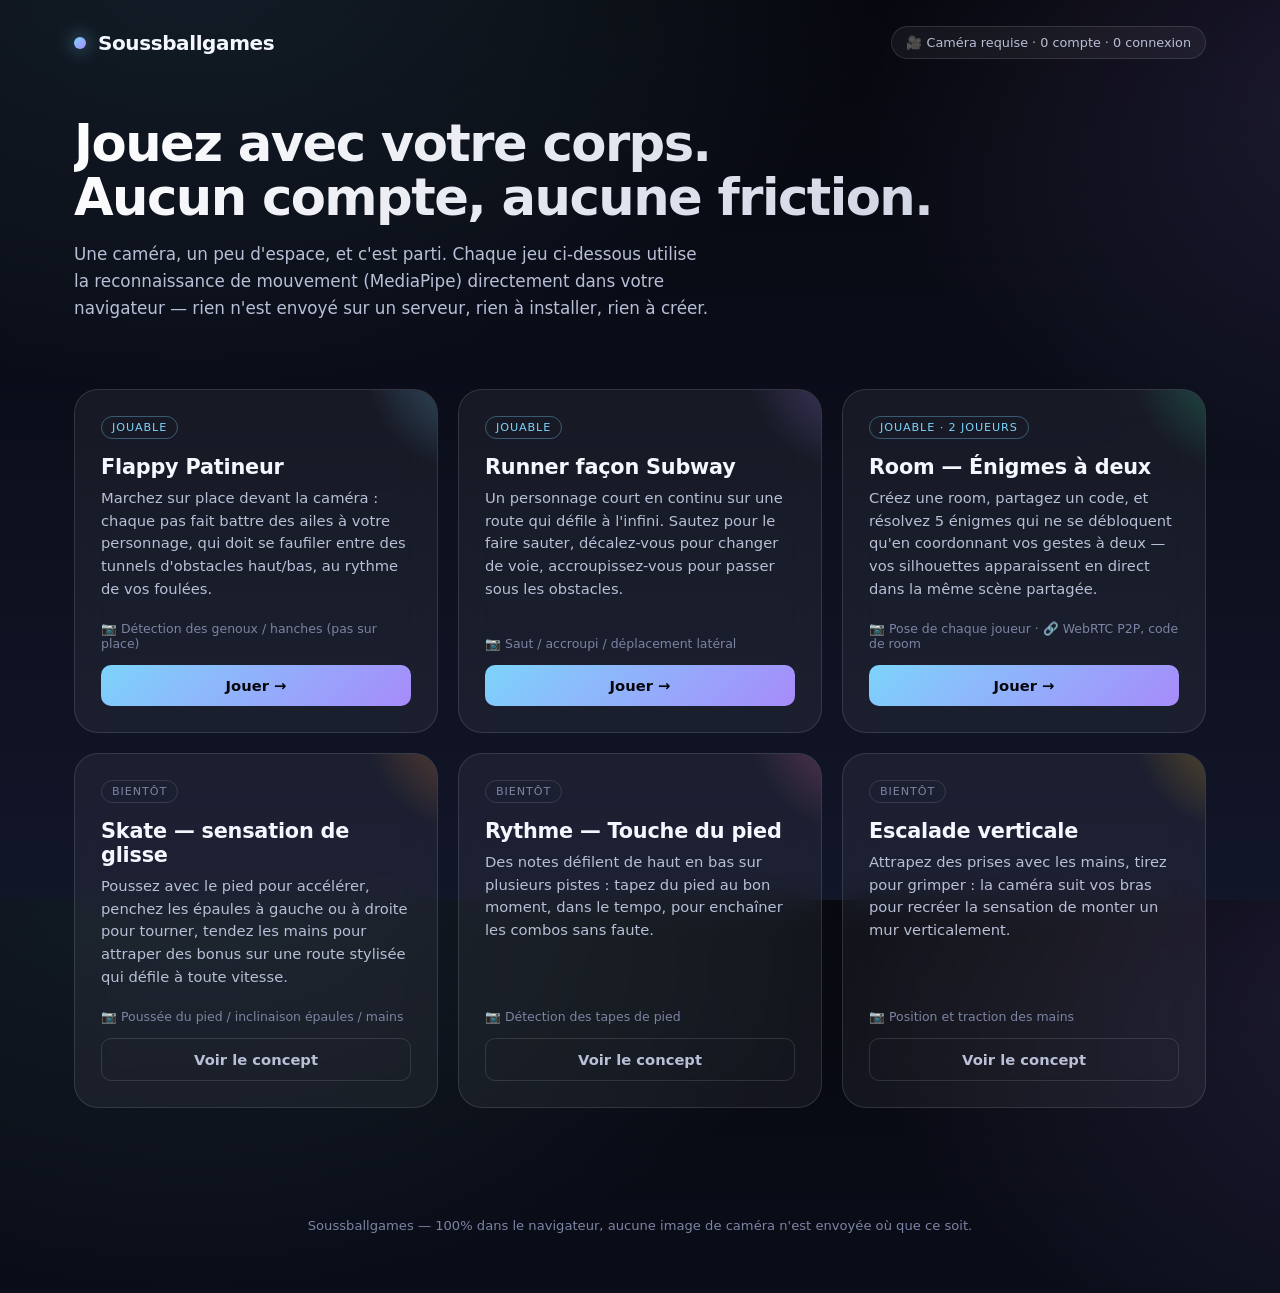
==== index.html @ 62fcfe60 "Jeu 3 — Room multijoueur à 2 joueurs, 5 énigmes coopératives (WebRTC P2P) - PeerRoom : connexion pai" ====
<!doctype html>
<html lang="fr">
<head>
<meta charset="utf-8" />
<meta name="viewport" content="width=device-width, initial-scale=1" />
<title>Soussballgames — jeux caméra, sans compte</title>
<meta name="description" content="Des jeux entièrement gratuits, sans connexion ni création de compte, joués avec votre corps grâce à la reconnaissance de mouvement." />
<link rel="icon" href="data:image/svg+xml,<svg xmlns=%22http://www.w3.org/2000/svg%22 viewBox=%220 0 100 100%22><text y=%22.9em%22 font-size=%2290%22>%F0%9F%8E%AE</text></svg>" />
<link rel="stylesheet" href="assets/css/main.css" />
</head>
<body>
  <div class="wrap">
    <header class="topbar">
      <div class="brand"><span class="dot"></span> Soussballgames</div>
      <div class="pill">🎥 Caméra requise · 0 compte · 0 connexion</div>
    </header>

    <section class="hero">
      <h1>Jouez avec votre corps.<br />Aucun compte, aucune friction.</h1>
      <p>
        Une caméra, un peu d'espace, et c'est parti. Chaque jeu ci-dessous utilise la
        reconnaissance de mouvement (MediaPipe) directement dans votre navigateur —
        rien n'est envoyé sur un serveur, rien à installer, rien à créer.
      </p>
    </section>

    <main class="grid">
      <article class="card" style="--card-glow:#7dd3fc">
        <span class="tag">Jouable</span>
        <h3>Flappy Patineur</h3>
        <p>
          Marchez sur place devant la caméra : chaque pas fait battre des ailes à
          votre personnage, qui doit se faufiler entre des tunnels d'obstacles
          haut/bas, au rythme de vos foulées.
        </p>
        <div class="cam-req">📷 Détection des genoux / hanches (pas sur place)</div>
        <a class="btn btn-primary" href="games/flappy/index.html">Jouer →</a>
      </article>

      <article class="card" style="--card-glow:#a78bfa">
        <span class="tag">Jouable</span>
        <h3>Runner façon Subway</h3>
        <p>
          Un personnage court en continu sur une route qui défile à l'infini.
          Sautez pour le faire sauter, décalez-vous pour changer de voie,
          accroupissez-vous pour passer sous les obstacles.
        </p>
        <div class="cam-req">📷 Saut / accroupi / déplacement latéral</div>
        <a class="btn btn-primary" href="games/subway/index.html">Jouer →</a>
      </article>

      <article class="card" style="--card-glow:#34d399">
        <span class="tag">Jouable · 2 joueurs</span>
        <h3>Room — Énigmes à deux</h3>
        <p>
          Créez une room, partagez un code, et résolvez 5 énigmes qui ne se
          débloquent qu'en coordonnant vos gestes à deux — vos silhouettes
          apparaissent en direct dans la même scène partagée.
        </p>
        <div class="cam-req">📷 Pose de chaque joueur · 🔗 WebRTC P2P, code de room</div>
        <a class="btn btn-primary" href="games/rooms/index.html">Jouer →</a>
      </article>

      <article class="card soon" style="--card-glow:#fb923c">
        <span class="tag">Bientôt</span>
        <h3>Skate — sensation de glisse</h3>
        <p>
          Poussez avec le pied pour accélérer, penchez les épaules à gauche ou à
          droite pour tourner, tendez les mains pour attraper des bonus sur une
          route stylisée qui défile à toute vitesse.
        </p>
        <div class="cam-req">📷 Poussée du pied / inclinaison épaules / mains</div>
        <a class="btn btn-ghost" href="games/skate/index.html">Voir le concept</a>
      </article>

      <article class="card soon" style="--card-glow:#f472b6">
        <span class="tag">Bientôt</span>
        <h3>Rythme — Touche du pied</h3>
        <p>
          Des notes défilent de haut en bas sur plusieurs pistes : tapez du pied
          au bon moment, dans le tempo, pour enchaîner les combos sans faute.
        </p>
        <div class="cam-req">📷 Détection des tapes de pied</div>
        <a class="btn btn-ghost" href="games/rhythm/index.html">Voir le concept</a>
      </article>

      <article class="card soon" style="--card-glow:#fbbf24">
        <span class="tag">Bientôt</span>
        <h3>Escalade verticale</h3>
        <p>
          Attrapez des prises avec les mains, tirez pour grimper : la caméra suit
          vos bras pour recréer la sensation de monter un mur verticalement.
        </p>
        <div class="cam-req">📷 Position et traction des mains</div>
        <a class="btn btn-ghost" href="games/climb/index.html">Voir le concept</a>
      </article>
    </main>

    <footer class="footer">
      Soussballgames — 100% dans le navigateur, aucune image de caméra n'est envoyée où que ce soit.
    </footer>
  </div>
</body>
</html>
---- assets/css/main.css ----
/* ============================================================
   Soussballgames — design system partagé
   Style: sombre, épuré, moderne, glassmorphism, sans compte.
   ============================================================ */

:root {
  --bg-0: #06070d;
  --bg-1: #0b0e1a;
  --bg-2: #121629;
  --accent: #7dd3fc;
  --accent-2: #a78bfa;
  --accent-3: #34d399;
  --accent-warn: #fb923c;
  --danger: #fb7185;
  --text-0: #f5f7ff;
  --text-1: #b8bfd6;
  --text-2: #7c84a3;
  --glass-bg: rgba(255, 255, 255, 0.05);
  --glass-border: rgba(255, 255, 255, 0.12);
  --radius-lg: 24px;
  --radius-md: 16px;
  --radius-sm: 10px;
  --shadow-soft: 0 20px 60px rgba(0, 0, 0, 0.45);
  --font: "Inter", "Segoe UI", system-ui, -apple-system, sans-serif;
}

* { box-sizing: border-box; }

html, body {
  margin: 0;
  padding: 0;
  height: 100%;
}

body {
  font-family: var(--font);
  color: var(--text-0);
  background:
    radial-gradient(1200px 800px at 15% -10%, rgba(125, 211, 252, 0.12), transparent 60%),
    radial-gradient(1000px 700px at 110% 10%, rgba(167, 139, 250, 0.14), transparent 55%),
    linear-gradient(180deg, var(--bg-0), var(--bg-1) 45%, var(--bg-2));
  min-height: 100vh;
  -webkit-font-smoothing: antialiased;
}

a { color: inherit; text-decoration: none; }

.wrap {
  max-width: 1180px;
  margin: 0 auto;
  padding: 0 24px;
}

/* ---------- Top bar ---------- */
.topbar {
  display: flex;
  align-items: center;
  justify-content: space-between;
  padding: 26px 0 10px;
}

.brand {
  display: flex;
  align-items: center;
  gap: 12px;
  font-weight: 700;
  font-size: 1.25rem;
  letter-spacing: -0.02em;
}

.brand .dot {
  width: 12px;
  height: 12px;
  border-radius: 50%;
  background: linear-gradient(135deg, var(--accent), var(--accent-2));
  box-shadow: 0 0 18px rgba(125, 211, 252, 0.7);
}

.pill {
  display: inline-flex;
  align-items: center;
  gap: 8px;
  padding: 8px 14px;
  border-radius: 999px;
  background: var(--glass-bg);
  border: 1px solid var(--glass-border);
  font-size: 0.8rem;
  color: var(--text-1);
  backdrop-filter: blur(14px);
}

/* ---------- Hero ---------- */
.hero {
  padding: 48px 0 20px;
}

.hero h1 {
  font-size: clamp(2rem, 5vw, 3.2rem);
  line-height: 1.05;
  letter-spacing: -0.03em;
  margin: 0 0 14px;
  background: linear-gradient(135deg, #fff, var(--text-1) 120%);
  -webkit-background-clip: text;
  background-clip: text;
  color: transparent;
}

.hero p {
  color: var(--text-1);
  font-size: 1.05rem;
  max-width: 640px;
  line-height: 1.6;
}

/* ---------- Game grid / cards ---------- */
.grid {
  display: grid;
  grid-template-columns: repeat(auto-fill, minmax(280px, 1fr));
  gap: 20px;
  padding: 30px 0 80px;
}

.card {
  position: relative;
  border-radius: var(--radius-lg);
  background: var(--glass-bg);
  border: 1px solid var(--glass-border);
  backdrop-filter: blur(18px);
  padding: 26px;
  overflow: hidden;
  transition: transform 0.35s ease, border-color 0.35s ease, box-shadow 0.35s ease;
  display: flex;
  flex-direction: column;
  min-height: 240px;
}

.card::before {
  content: "";
  position: absolute;
  inset: -40% -40% auto auto;
  width: 220px;
  height: 220px;
  background: radial-gradient(circle, var(--card-glow, var(--accent)) 0%, transparent 70%);
  opacity: 0.35;
  pointer-events: none;
}

.card:hover {
  transform: translateY(-4px);
  border-color: rgba(255, 255, 255, 0.24);
  box-shadow: var(--shadow-soft);
}

.card .tag {
  align-self: flex-start;
  font-size: 0.7rem;
  text-transform: uppercase;
  letter-spacing: 0.08em;
  color: var(--accent);
  border: 1px solid rgba(125, 211, 252, 0.35);
  padding: 4px 10px;
  border-radius: 999px;
  margin-bottom: 16px;
}

.card.soon .tag {
  color: var(--text-2);
  border-color: var(--glass-border);
}

.card h3 {
  font-size: 1.3rem;
  margin: 0 0 8px;
  letter-spacing: -0.01em;
}

.card p {
  color: var(--text-1);
  font-size: 0.92rem;
  line-height: 1.55;
  margin: 0 0 20px;
  flex-grow: 1;
}

.card .cam-req {
  display: flex;
  align-items: center;
  gap: 8px;
  font-size: 0.78rem;
  color: var(--text-2);
  margin-bottom: 14px;
}

.btn {
  display: inline-flex;
  align-items: center;
  justify-content: center;
  gap: 8px;
  padding: 12px 20px;
  border-radius: var(--radius-sm);
  border: none;
  font-weight: 600;
  font-size: 0.92rem;
  cursor: pointer;
  transition: transform 0.2s ease, filter 0.2s ease;
}

.btn:active { transform: scale(0.97); }

.btn-primary {
  background: linear-gradient(135deg, var(--accent), var(--accent-2));
  color: #06070d;
}

.btn-primary:hover { filter: brightness(1.08); }

.btn-ghost {
  background: transparent;
  border: 1px solid var(--glass-border);
  color: var(--text-1);
}

.btn-ghost:hover { border-color: rgba(255,255,255,0.35); color: var(--text-0); }

.btn[disabled] {
  opacity: 0.45;
  cursor: not-allowed;
}

/* ---------- Footer ---------- */
.footer {
  padding: 30px 0 60px;
  color: var(--text-2);
  font-size: 0.82rem;
  text-align: center;
}

/* ---------- Game shell (used by every game page) ---------- */
.game-shell {
  min-height: 100vh;
  display: flex;
  flex-direction: column;
}

.game-header {
  display: flex;
  align-items: center;
  justify-content: space-between;
  padding: 18px 24px;
}

.game-header .back {
  display: flex;
  align-items: center;
  gap: 8px;
  color: var(--text-1);
  font-size: 0.9rem;
}

.game-header .score {
  font-variant-numeric: tabular-nums;
  font-weight: 700;
  font-size: 1.1rem;
}

.stage {
  position: relative;
  flex: 1;
  margin: 0 auto 24px;
  width: min(920px, 96vw);
  aspect-ratio: 4 / 5;
  border-radius: var(--radius-lg);
  overflow: hidden;
  border: 1px solid var(--glass-border);
  background: linear-gradient(180deg, #0c1024, #05060c 90%);
  box-shadow: var(--shadow-soft);
}

.stage canvas {
  position: absolute;
  inset: 0;
  width: 100%;
  height: 100%;
  display: block;
}

.cam-preview {
  position: absolute;
  right: 12px;
  bottom: 12px;
  width: 132px;
  height: 99px;
  border-radius: 12px;
  overflow: hidden;
  border: 1px solid var(--glass-border);
  background: #000;
  opacity: 0.9;
  z-index: 5;
}

.cam-preview video, .cam-preview canvas {
  width: 100%;
  height: 100%;
  object-fit: cover;
  transform: scaleX(-1);
}

.overlay {
  position: absolute;
  inset: 0;
  display: flex;
  flex-direction: column;
  align-items: center;
  justify-content: center;
  gap: 18px;
  text-align: center;
  padding: 30px;
  background: rgba(6, 7, 13, 0.72);
  backdrop-filter: blur(6px);
  z-index: 10;
}

.overlay h2 {
  font-size: 1.6rem;
  margin: 0;
  letter-spacing: -0.02em;
}

.overlay p {
  color: var(--text-1);
  max-width: 440px;
  line-height: 1.6;
  margin: 0;
  font-size: 0.94rem;
}

.overlay .btn-row {
  display: flex;
  gap: 12px;
  flex-wrap: wrap;
  justify-content: center;
}

.hint-row {
  display: flex;
  gap: 8px;
  flex-wrap: wrap;
  justify-content: center;
}

.hint-chip {
  font-size: 0.76rem;
  color: var(--text-2);
  border: 1px solid var(--glass-border);
  padding: 5px 10px;
  border-radius: 999px;
}

.status-line {
  font-size: 0.82rem;
  color: var(--text-2);
  display: flex;
  align-items: center;
  gap: 8px;
}

.status-dot {
  width: 8px;
  height: 8px;
  border-radius: 50%;
  background: var(--danger);
  box-shadow: 0 0 8px var(--danger);
}

.status-dot.ok {
  background: var(--accent-3);
  box-shadow: 0 0 8px var(--accent-3);
}

.center-col {
  max-width: 720px;
  margin: 0 auto;
  padding: 60px 24px 100px;
  text-align: center;
}

.center-col h1 {
  font-size: clamp(1.8rem, 4vw, 2.6rem);
  letter-spacing: -0.02em;
  margin-bottom: 14px;
}

.center-col p {
  color: var(--text-1);
  line-height: 1.6;
}

.mechanic-list {
  text-align: left;
  display: grid;
  gap: 12px;
  margin: 30px 0;
}

.mechanic-list li {
  list-style: none;
  background: var(--glass-bg);
  border: 1px solid var(--glass-border);
  border-radius: var(--radius-sm);
  padding: 14px 18px;
  color: var(--text-1);
  font-size: 0.92rem;
}

.mechanic-list b { color: var(--text-0); }

/* ---------- Formulaires room / lobby ---------- */
.field {
  display: flex;
  gap: 10px;
  align-items: center;
  justify-content: center;
  flex-wrap: wrap;
}

.field input[type="text"] {
  background: rgba(255,255,255,0.06);
  border: 1px solid var(--glass-border);
  color: var(--text-0);
  font-family: var(--font);
  font-size: 1.1rem;
  letter-spacing: 0.08em;
  text-transform: uppercase;
  text-align: center;
  padding: 12px 16px;
  border-radius: var(--radius-sm);
  width: 160px;
}

.field input[type="text"]:focus {
  outline: none;
  border-color: var(--accent);
}

.code-display {
  font-size: 2rem;
  font-weight: 700;
  letter-spacing: 0.12em;
  padding: 14px 26px;
  border-radius: var(--radius-sm);
  background: var(--glass-bg);
  border: 1px solid var(--glass-border);
  color: var(--accent);
}

.divider {
  display: flex;
  align-items: center;
  gap: 12px;
  color: var(--text-2);
  font-size: 0.8rem;
  width: 100%;
  max-width: 360px;
}

.divider::before, .divider::after {
  content: "";
  flex: 1;
  height: 1px;
  background: var(--glass-border);
}

.progress-track {
  width: 100%;
  max-width: 420px;
  height: 10px;
  border-radius: 999px;
  background: rgba(255,255,255,0.08);
  overflow: hidden;
  margin: 6px 0;
}

.progress-fill {
  height: 100%;
  border-radius: 999px;
  background: linear-gradient(90deg, var(--accent), var(--accent-2));
  width: 0%;
  transition: width 0.15s linear;
}

.level-pill {
  display: flex;
  gap: 6px;
}

.level-pill span {
  width: 10px;
  height: 10px;
  border-radius: 50%;
  background: rgba(255,255,255,0.15);
}

.level-pill span.done { background: var(--accent-3); }
.level-pill span.active { background: var(--accent); box-shadow: 0 0 8px var(--accent); }
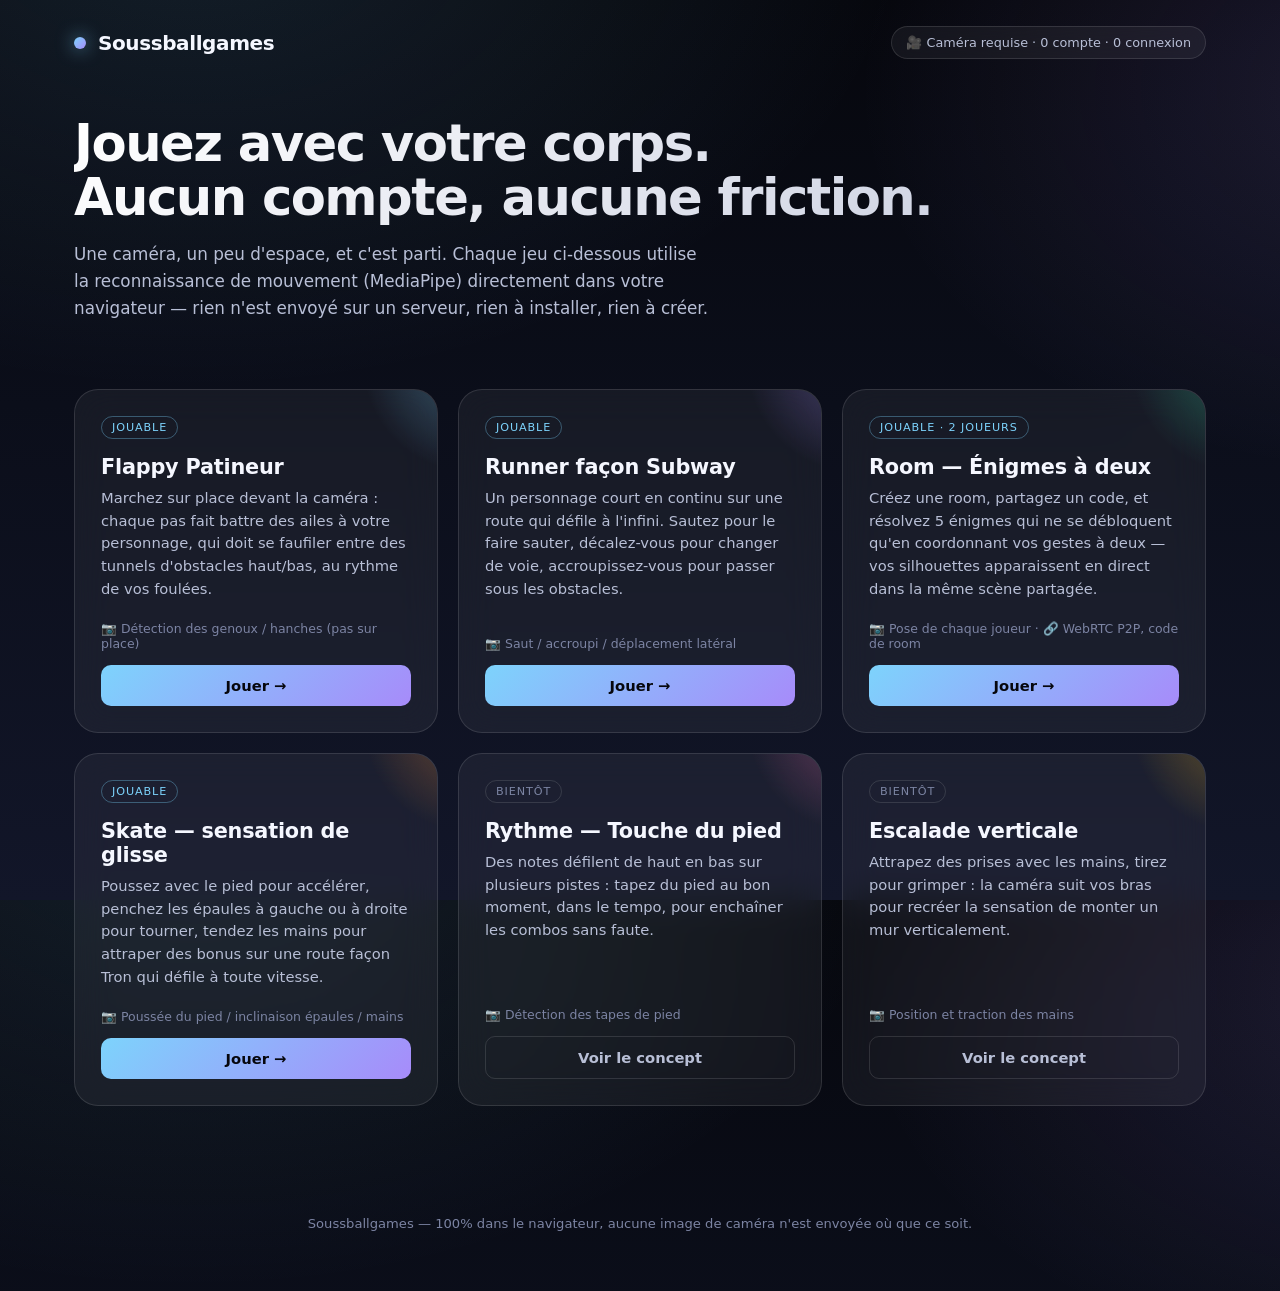
==== commit 8b8cd3fe: "Jeu 4 — Skate façon Tron jouable à la caméra - Poussée détectée par levée alterné des genoux : accél" ====
--- a/index.html
+++ b/index.html
@@ -61,16 +61,16 @@
         <a class="btn btn-primary" href="games/rooms/index.html">Jouer →</a>
       </article>
 
-      <article class="card soon" style="--card-glow:#fb923c">
-        <span class="tag">Bientôt</span>
+      <article class="card" style="--card-glow:#fb923c">
+        <span class="tag">Jouable</span>
         <h3>Skate — sensation de glisse</h3>
         <p>
           Poussez avec le pied pour accélérer, penchez les épaules à gauche ou à
           droite pour tourner, tendez les mains pour attraper des bonus sur une
-          route stylisée qui défile à toute vitesse.
+          route façon Tron qui défile à toute vitesse.
         </p>
         <div class="cam-req">📷 Poussée du pied / inclinaison épaules / mains</div>
-        <a class="btn btn-ghost" href="games/skate/index.html">Voir le concept</a>
+        <a class="btn btn-primary" href="games/skate/index.html">Jouer →</a>
       </article>
 
       <article class="card soon" style="--card-glow:#f472b6">
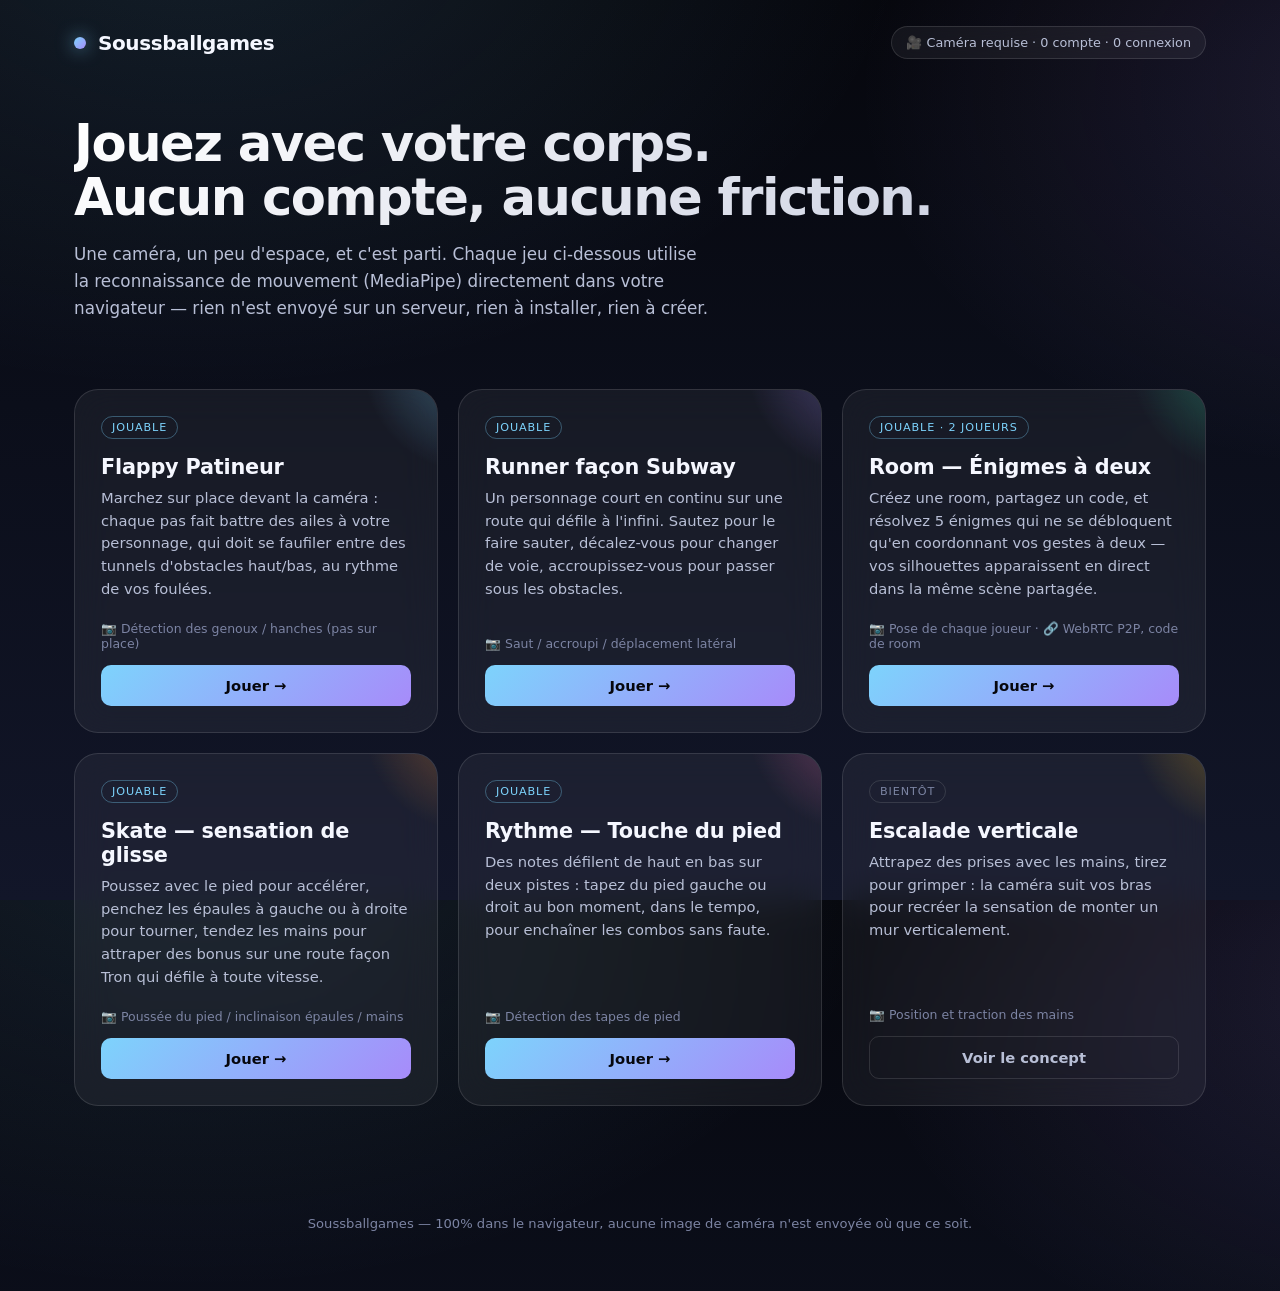
==== commit bfc71a1c: "Jeu 5 — Rythme (notes touchées au pied) jouable à la caméra - Deux pistes (pied gauche / pied droit)" ====
--- a/index.html
+++ b/index.html
@@ -73,15 +73,16 @@
         <a class="btn btn-primary" href="games/skate/index.html">Jouer →</a>
       </article>
 
-      <article class="card soon" style="--card-glow:#f472b6">
-        <span class="tag">Bientôt</span>
+      <article class="card" style="--card-glow:#f472b6">
+        <span class="tag">Jouable</span>
         <h3>Rythme — Touche du pied</h3>
         <p>
-          Des notes défilent de haut en bas sur plusieurs pistes : tapez du pied
-          au bon moment, dans le tempo, pour enchaîner les combos sans faute.
+          Des notes défilent de haut en bas sur deux pistes : tapez du pied
+          gauche ou droit au bon moment, dans le tempo, pour enchaîner les
+          combos sans faute.
         </p>
         <div class="cam-req">📷 Détection des tapes de pied</div>
-        <a class="btn btn-ghost" href="games/rhythm/index.html">Voir le concept</a>
+        <a class="btn btn-primary" href="games/rhythm/index.html">Jouer →</a>
       </article>
 
       <article class="card soon" style="--card-glow:#fbbf24">
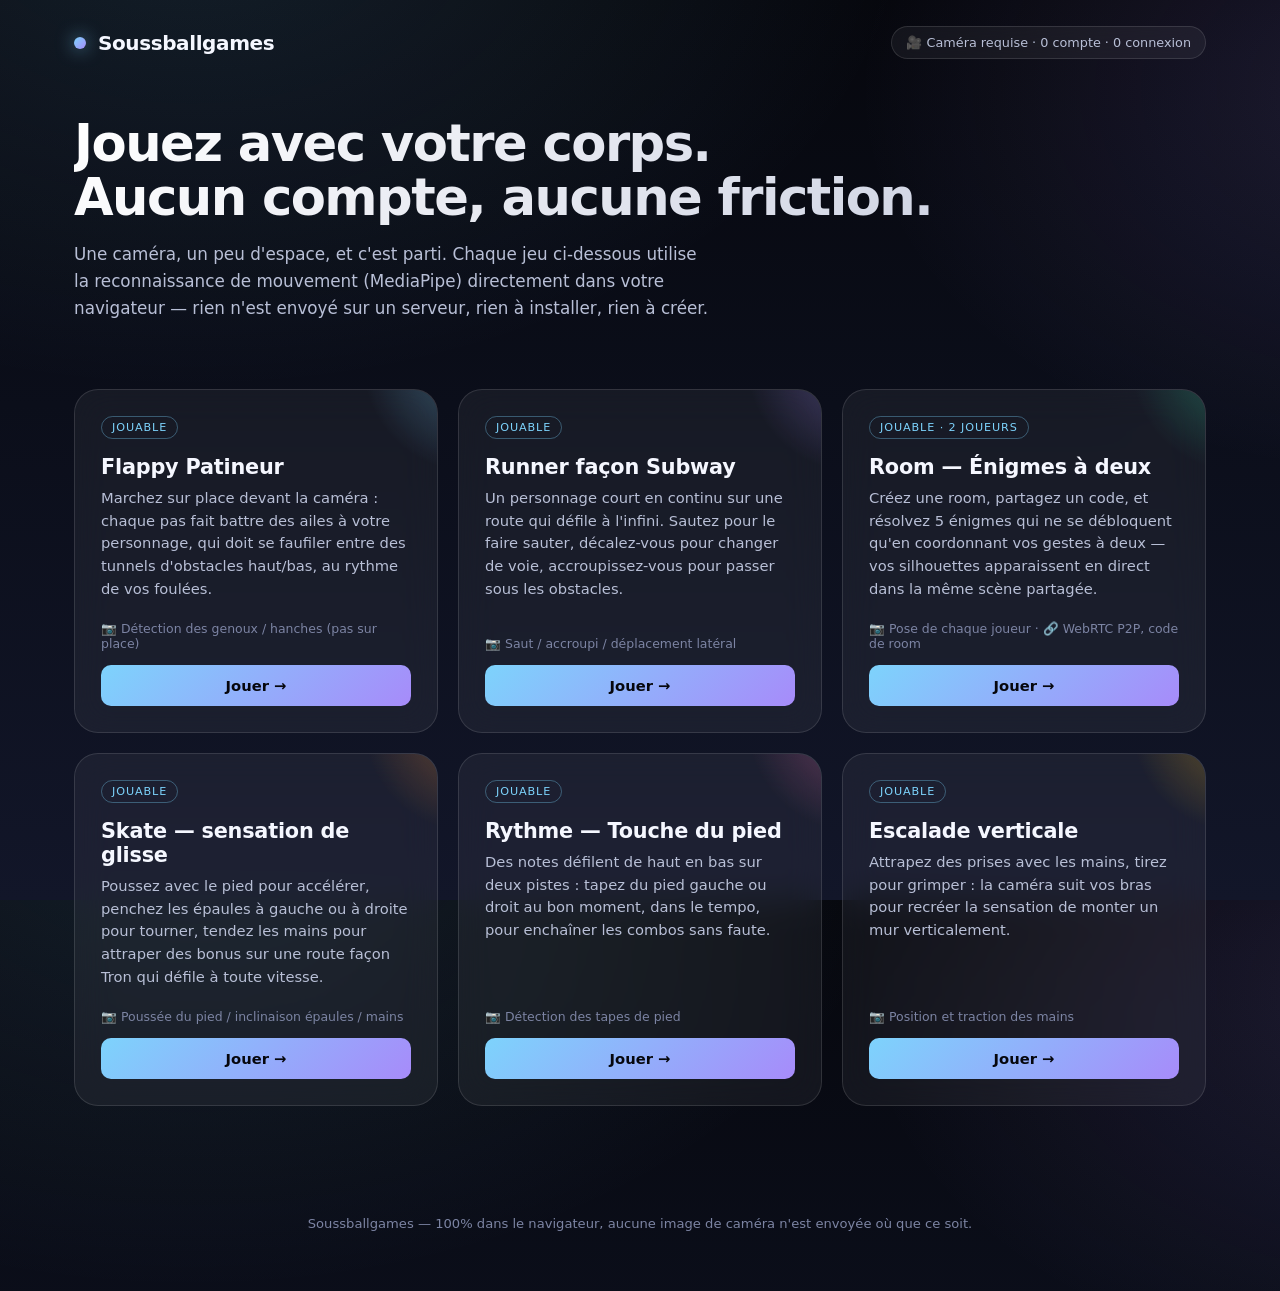
==== commit 441430f9: "Jeu 6 — Escalade verticale jouable à la caméra - La main (poignet) sert directement de curseur de pr" ====
--- a/index.html
+++ b/index.html
@@ -85,15 +85,15 @@
         <a class="btn btn-primary" href="games/rhythm/index.html">Jouer →</a>
       </article>
 
-      <article class="card soon" style="--card-glow:#fbbf24">
-        <span class="tag">Bientôt</span>
+      <article class="card" style="--card-glow:#fbbf24">
+        <span class="tag">Jouable</span>
         <h3>Escalade verticale</h3>
         <p>
           Attrapez des prises avec les mains, tirez pour grimper : la caméra suit
           vos bras pour recréer la sensation de monter un mur verticalement.
         </p>
         <div class="cam-req">📷 Position et traction des mains</div>
-        <a class="btn btn-ghost" href="games/climb/index.html">Voir le concept</a>
+        <a class="btn btn-primary" href="games/climb/index.html">Jouer →</a>
       </article>
     </main>
 
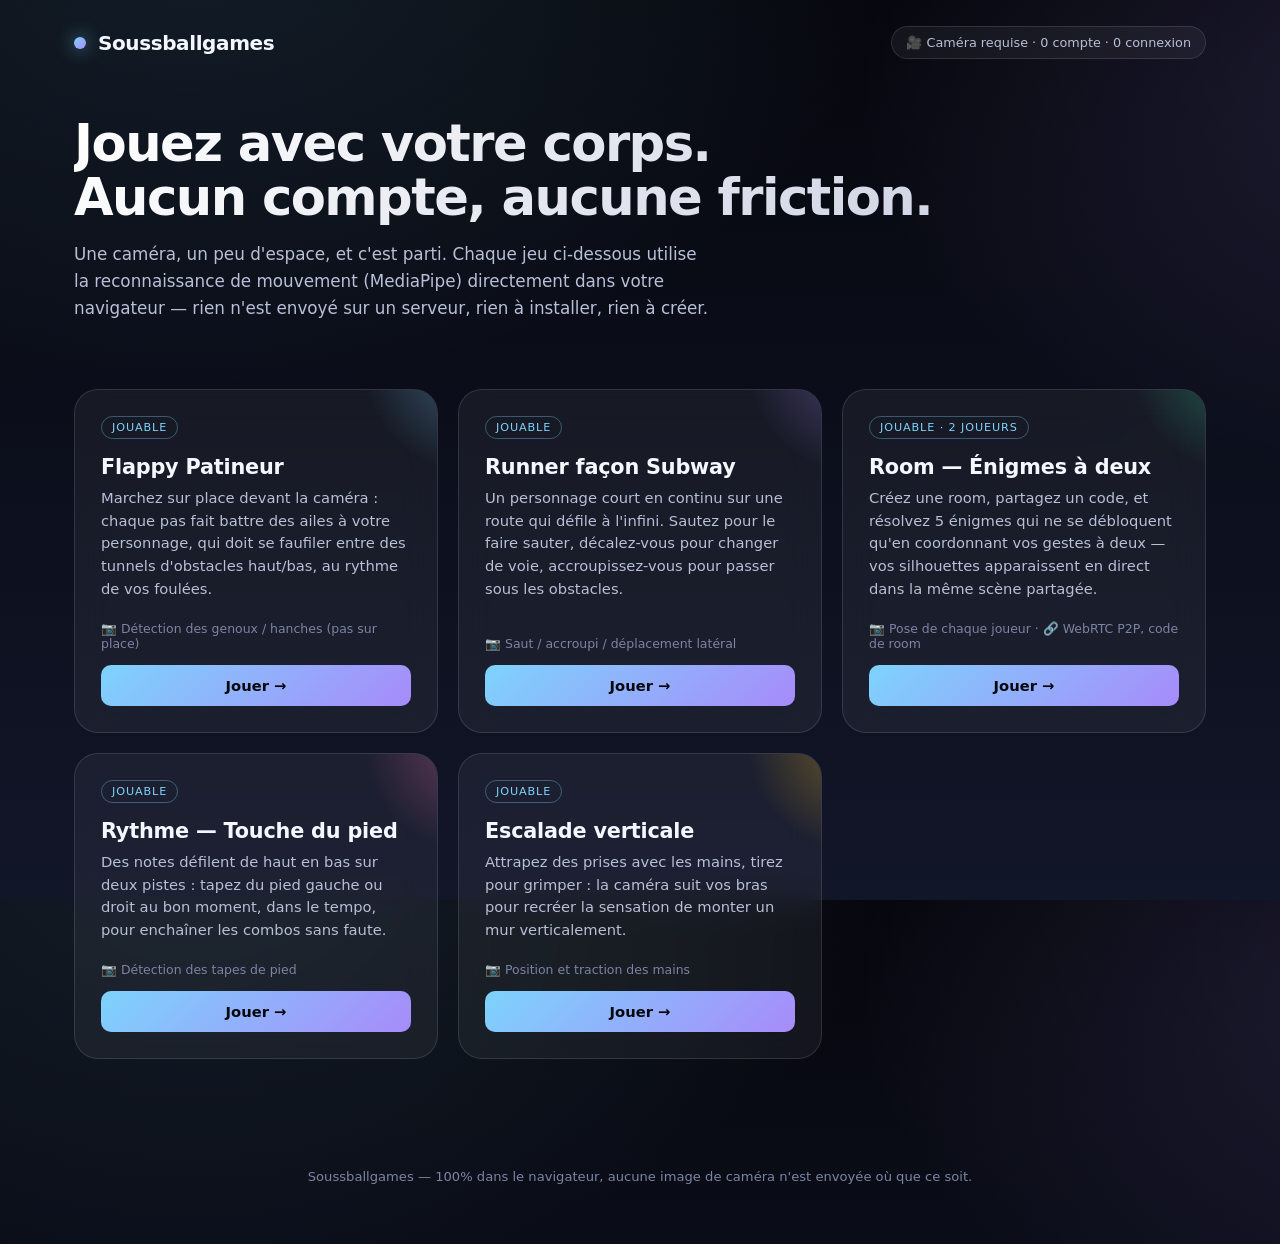
==== commit 11cd3403: "Supprime le jeu Skate (redondant avec le Runner) Retire games/skate/, sa carte sur l'accueil, et les" ====
--- a/index.html
+++ b/index.html
@@ -61,18 +61,6 @@
         <a class="btn btn-primary" href="games/rooms/index.html">Jouer →</a>
       </article>
 
-      <article class="card" style="--card-glow:#fb923c">
-        <span class="tag">Jouable</span>
-        <h3>Skate — sensation de glisse</h3>
-        <p>
-          Poussez avec le pied pour accélérer, penchez les épaules à gauche ou à
-          droite pour tourner, tendez les mains pour attraper des bonus sur une
-          route façon Tron qui défile à toute vitesse.
-        </p>
-        <div class="cam-req">📷 Poussée du pied / inclinaison épaules / mains</div>
-        <a class="btn btn-primary" href="games/skate/index.html">Jouer →</a>
-      </article>
-
       <article class="card" style="--card-glow:#f472b6">
         <span class="tag">Jouable</span>
         <h3>Rythme — Touche du pied</h3>
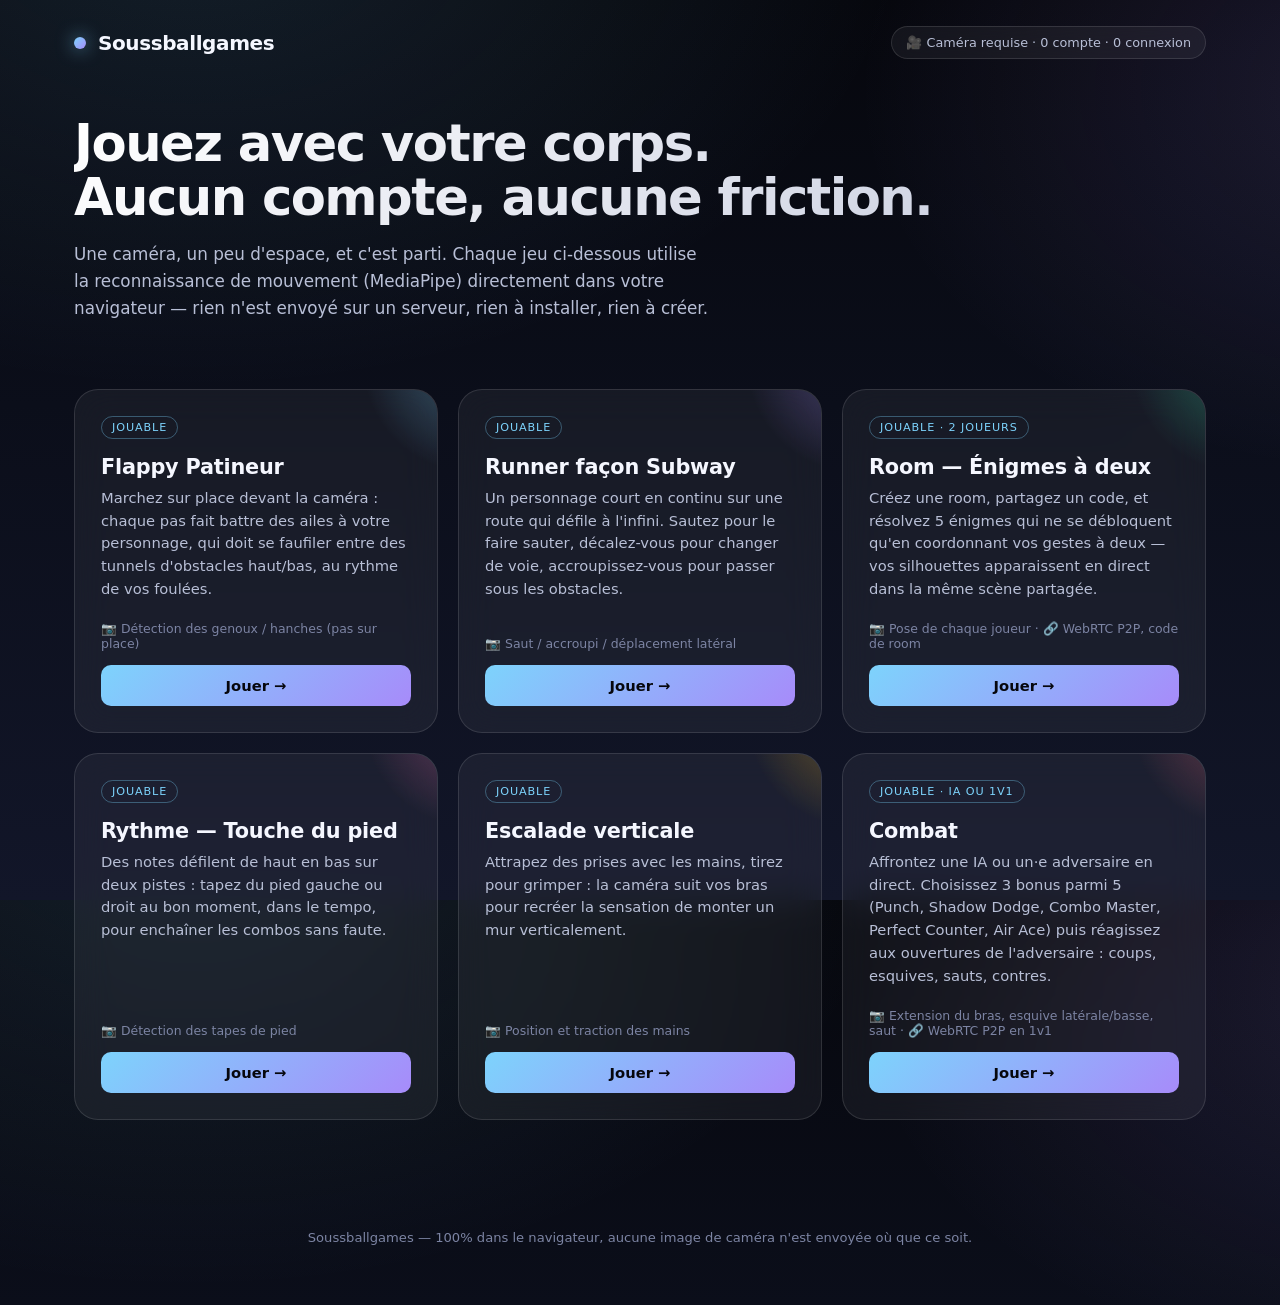
==== commit 4bfadecf: "Ajoute le jeu Combat (IA ou 1v1, 3 bonus parmi 5) Nouveau mini-jeu de combat : le joueur choisit exa" ====
--- a/index.html
+++ b/index.html
@@ -83,6 +83,18 @@
         <div class="cam-req">📷 Position et traction des mains</div>
         <a class="btn btn-primary" href="games/climb/index.html">Jouer →</a>
       </article>
+
+      <article class="card" style="--card-glow:#fb7185">
+        <span class="tag">Jouable · IA ou 1v1</span>
+        <h3>Combat</h3>
+        <p>
+          Affrontez une IA ou un·e adversaire en direct. Choisissez 3 bonus parmi 5
+          (Punch, Shadow Dodge, Combo Master, Perfect Counter, Air Ace) puis réagissez
+          aux ouvertures de l'adversaire : coups, esquives, sauts, contres.
+        </p>
+        <div class="cam-req">📷 Extension du bras, esquive latérale/basse, saut · 🔗 WebRTC P2P en 1v1</div>
+        <a class="btn btn-primary" href="games/combat/index.html">Jouer →</a>
+      </article>
     </main>
 
     <footer class="footer">
--- a/assets/css/main.css
+++ b/assets/css/main.css
@@ -501,4 +501,83 @@
 }
 
 .level-pill span.done { background: var(--accent-3); }
+
+/* ---------- Combat : choix des bonus ---------- */
+.bonus-grid {
+  display: grid;
+  grid-template-columns: repeat(auto-fit, minmax(190px, 1fr));
+  gap: 12px;
+  width: 100%;
+  max-width: 640px;
+  margin: 6px 0;
+}
+
+.bonus-card {
+  text-align: left;
+  cursor: pointer;
+  background: var(--glass-bg);
+  border: 1px solid var(--glass-border);
+  border-radius: var(--radius-sm);
+  padding: 12px 14px;
+  color: var(--text-1);
+  font-family: var(--font);
+  transition: border-color 0.15s, background 0.15s, transform 0.1s;
+}
+
+.bonus-card:hover { border-color: rgba(255,255,255,0.3); }
+.bonus-card:active { transform: scale(0.98); }
+
+.bonus-card.selected {
+  border-color: var(--accent);
+  background: rgba(125, 211, 252, 0.1);
+  box-shadow: 0 0 0 1px var(--accent) inset;
+}
+
+.bonus-card .bonus-name {
+  color: var(--text-0);
+  font-weight: 700;
+  font-size: 0.95rem;
+  display: flex;
+  align-items: center;
+  gap: 8px;
+  margin-bottom: 4px;
+}
+
+.bonus-card .bonus-desc {
+  font-size: 0.78rem;
+  line-height: 1.4;
+  color: var(--text-2);
+}
+
+/* ---------- Combat : comparaison de score en 1v1 ---------- */
+.vs-row {
+  display: flex;
+  align-items: center;
+  gap: 10px;
+  width: 100%;
+  max-width: 420px;
+  margin: 4px auto;
+  font-size: 0.8rem;
+  font-variant-numeric: tabular-nums;
+}
+
+.vs-track {
+  flex: 1;
+  height: 10px;
+  border-radius: 999px;
+  background: rgba(255,255,255,0.08);
+  overflow: hidden;
+  display: flex;
+}
+
+.vs-track .vs-fill-me {
+  background: var(--accent);
+  height: 100%;
+}
+
+.vs-track .vs-fill-opp {
+  background: var(--danger);
+  height: 100%;
+  margin-left: auto;
+}
 .level-pill span.active { background: var(--accent); box-shadow: 0 0 8px var(--accent); }
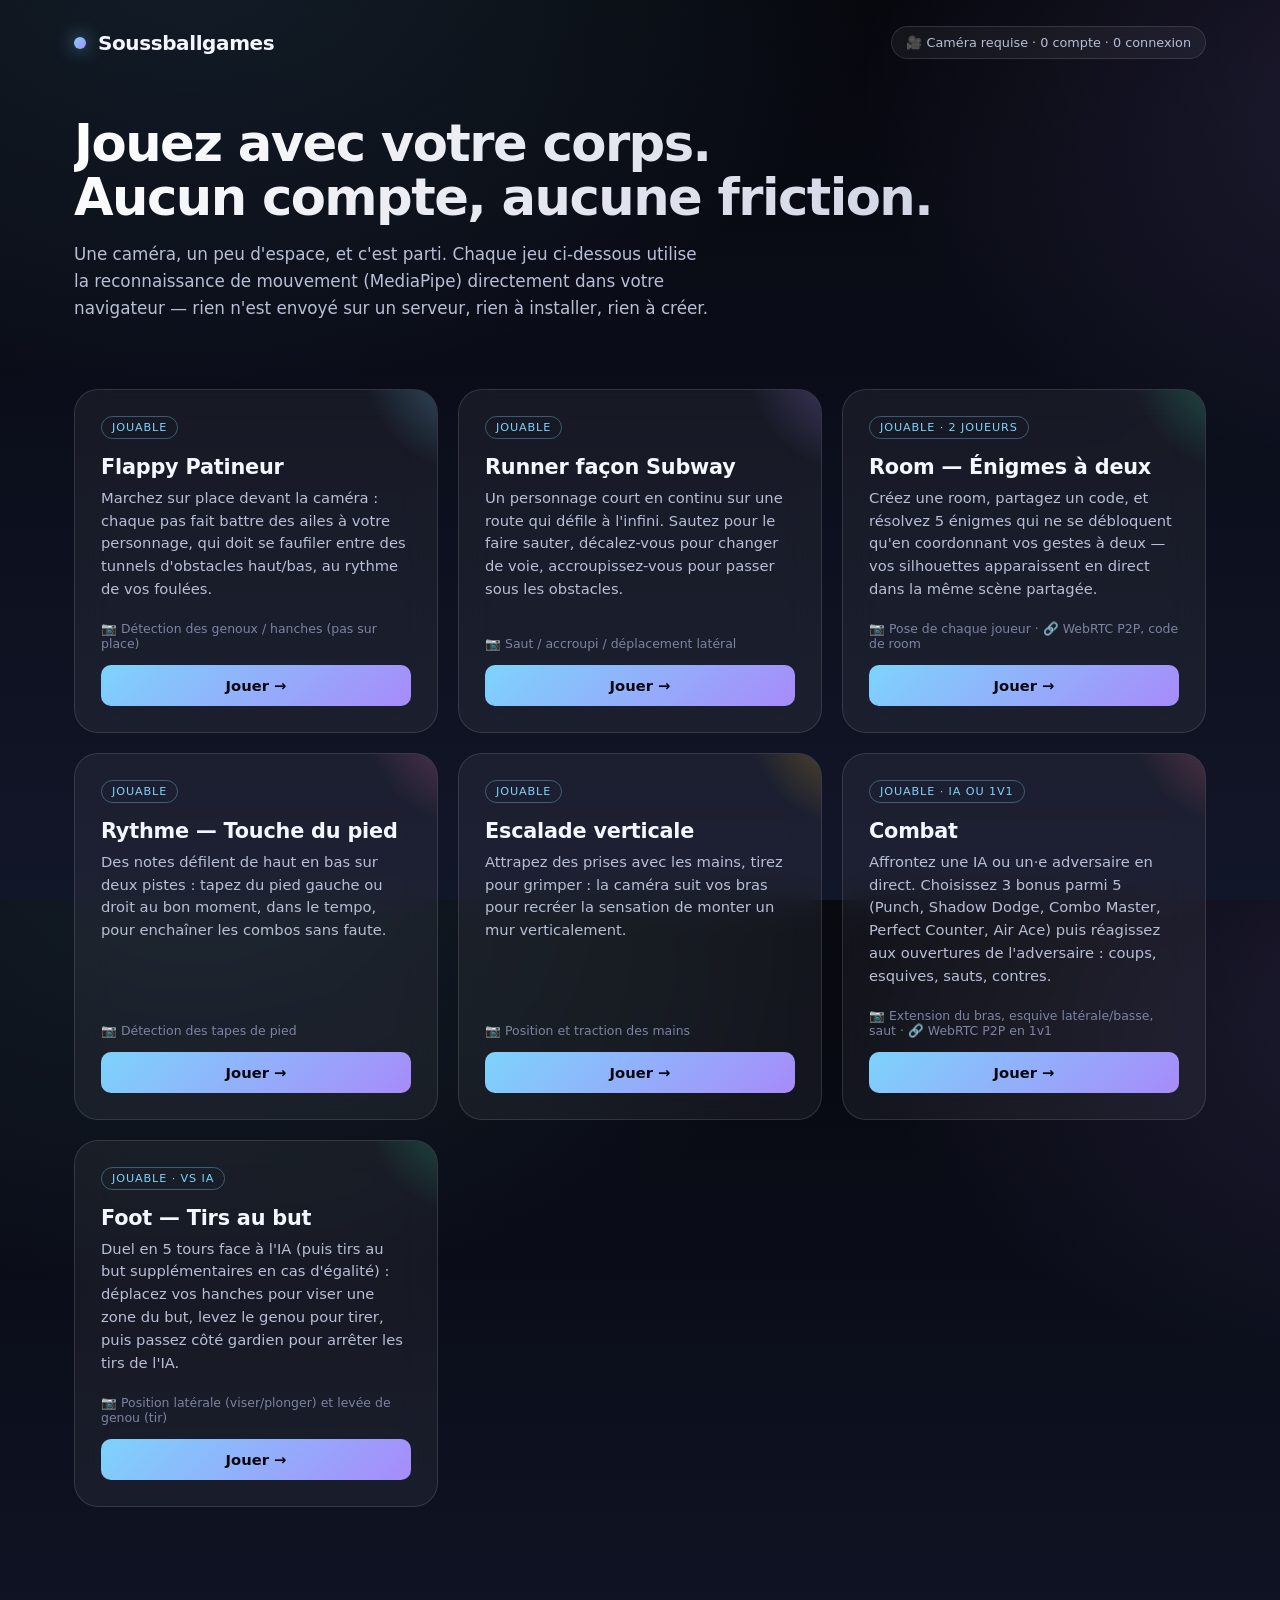
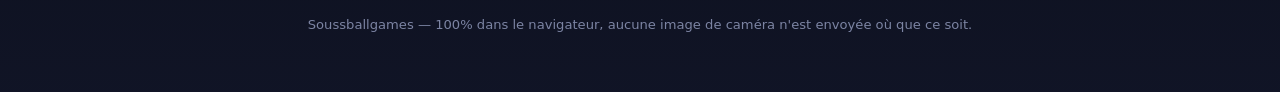
==== commit fe168017: "Ajoute le jeu Foot — Tirs au but (1v1 vs IA) Nouveau mini-jeu : duel en 5 tours face à l'IA (puis ti" ====
--- a/index.html
+++ b/index.html
@@ -95,6 +95,18 @@
         <div class="cam-req">📷 Extension du bras, esquive latérale/basse, saut · 🔗 WebRTC P2P en 1v1</div>
         <a class="btn btn-primary" href="games/combat/index.html">Jouer →</a>
       </article>
+
+      <article class="card" style="--card-glow:#34d399">
+        <span class="tag">Jouable · vs IA</span>
+        <h3>Foot — Tirs au but</h3>
+        <p>
+          Duel en 5 tours face à l'IA (puis tirs au but supplémentaires en cas
+          d'égalité) : déplacez vos hanches pour viser une zone du but, levez le
+          genou pour tirer, puis passez côté gardien pour arrêter les tirs de l'IA.
+        </p>
+        <div class="cam-req">📷 Position latérale (viser/plonger) et levée de genou (tir)</div>
+        <a class="btn btn-primary" href="games/football/index.html">Jouer →</a>
+      </article>
     </main>
 
     <footer class="footer">
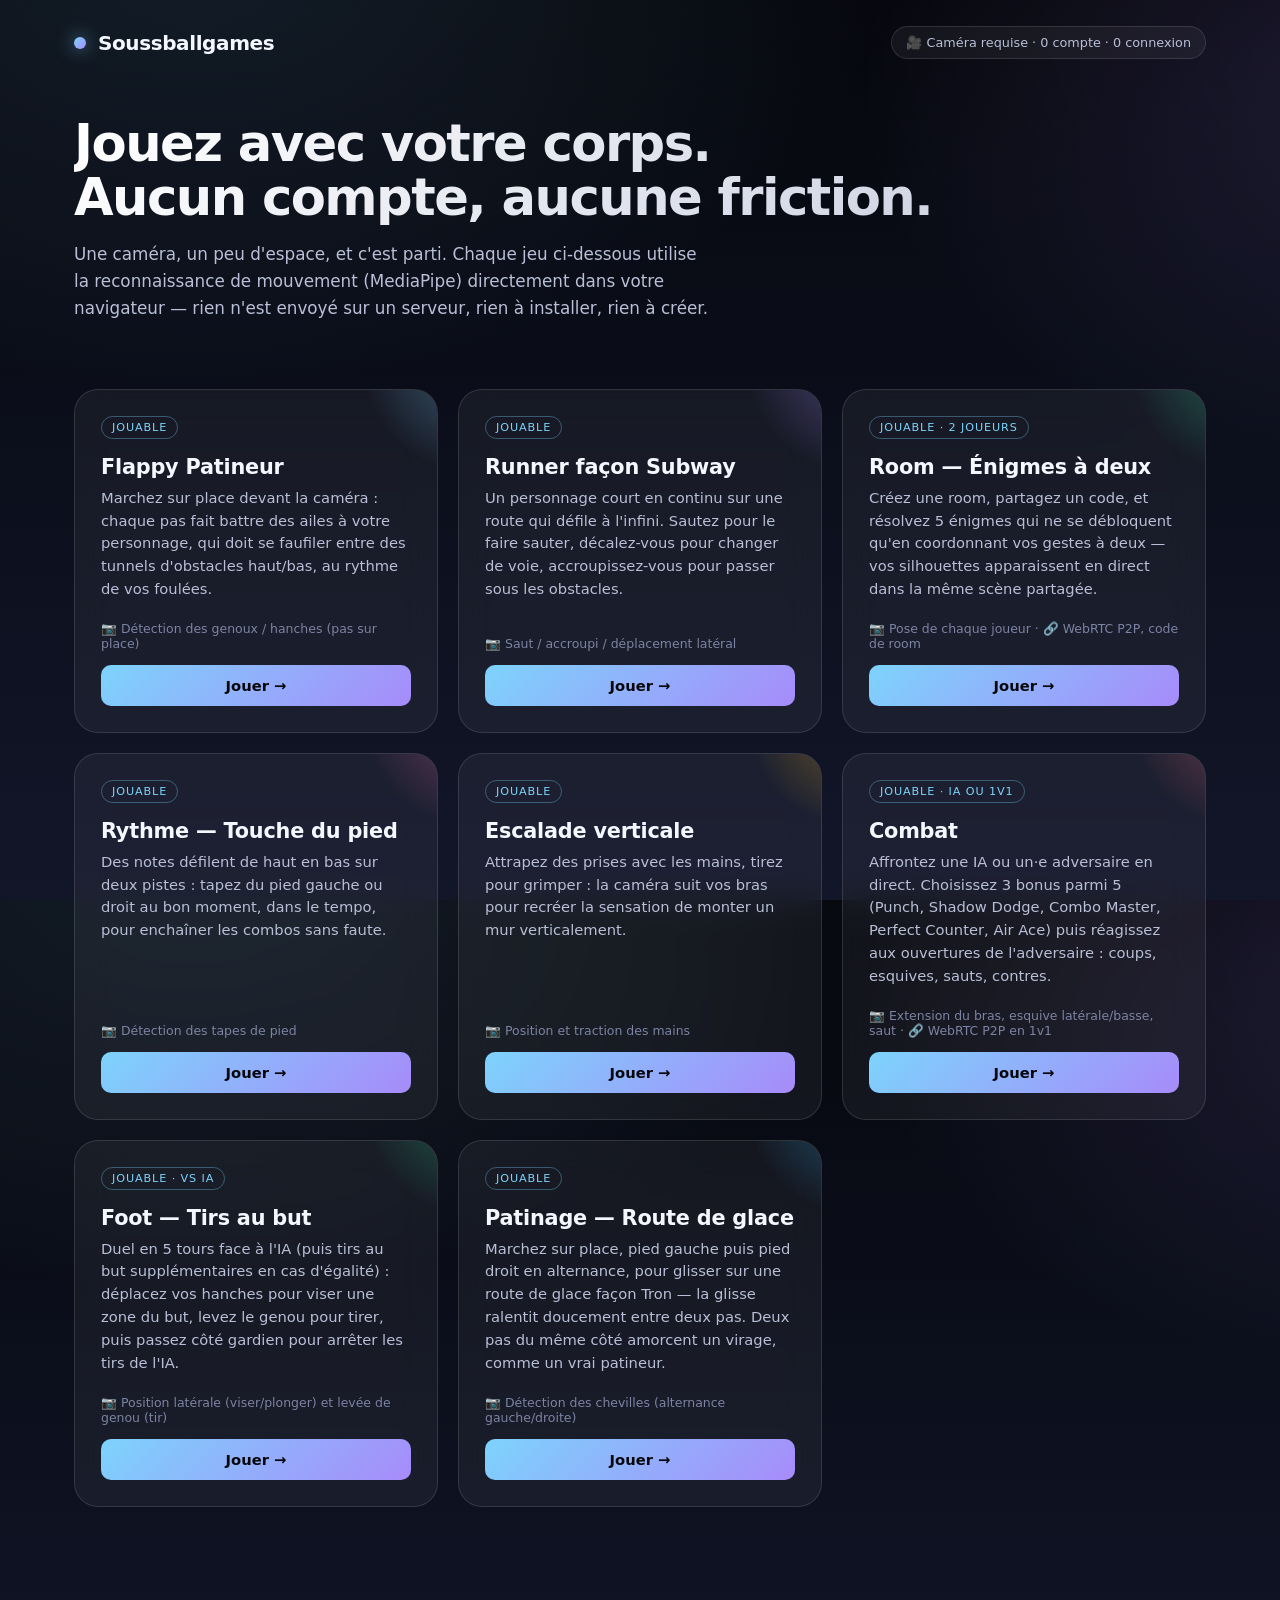
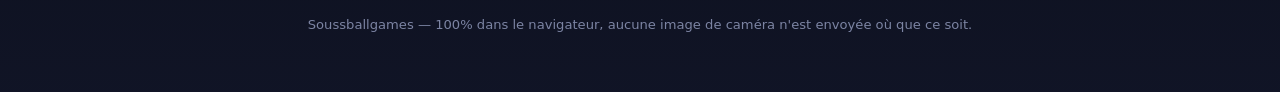
==== commit 3e474902: "Ajoute le jeu Patinage — route de glace façon Tron (?exo=patinage) Nouveau mini-jeu inspiré du "Pas " ====
--- a/index.html
+++ b/index.html
@@ -107,6 +107,18 @@
         <div class="cam-req">📷 Position latérale (viser/plonger) et levée de genou (tir)</div>
         <a class="btn btn-primary" href="games/football/index.html">Jouer →</a>
       </article>
+
+      <article class="card" style="--card-glow:#38bdf8">
+        <span class="tag">Jouable</span>
+        <h3>Patinage — Route de glace</h3>
+        <p>
+          Marchez sur place, pied gauche puis pied droit en alternance, pour glisser
+          sur une route de glace façon Tron — la glisse ralentit doucement entre deux
+          pas. Deux pas du même côté amorcent un virage, comme un vrai patineur.
+        </p>
+        <div class="cam-req">📷 Détection des chevilles (alternance gauche/droite)</div>
+        <a class="btn btn-primary" href="games/patinage/index.html">Jouer →</a>
+      </article>
     </main>
 
     <footer class="footer">
